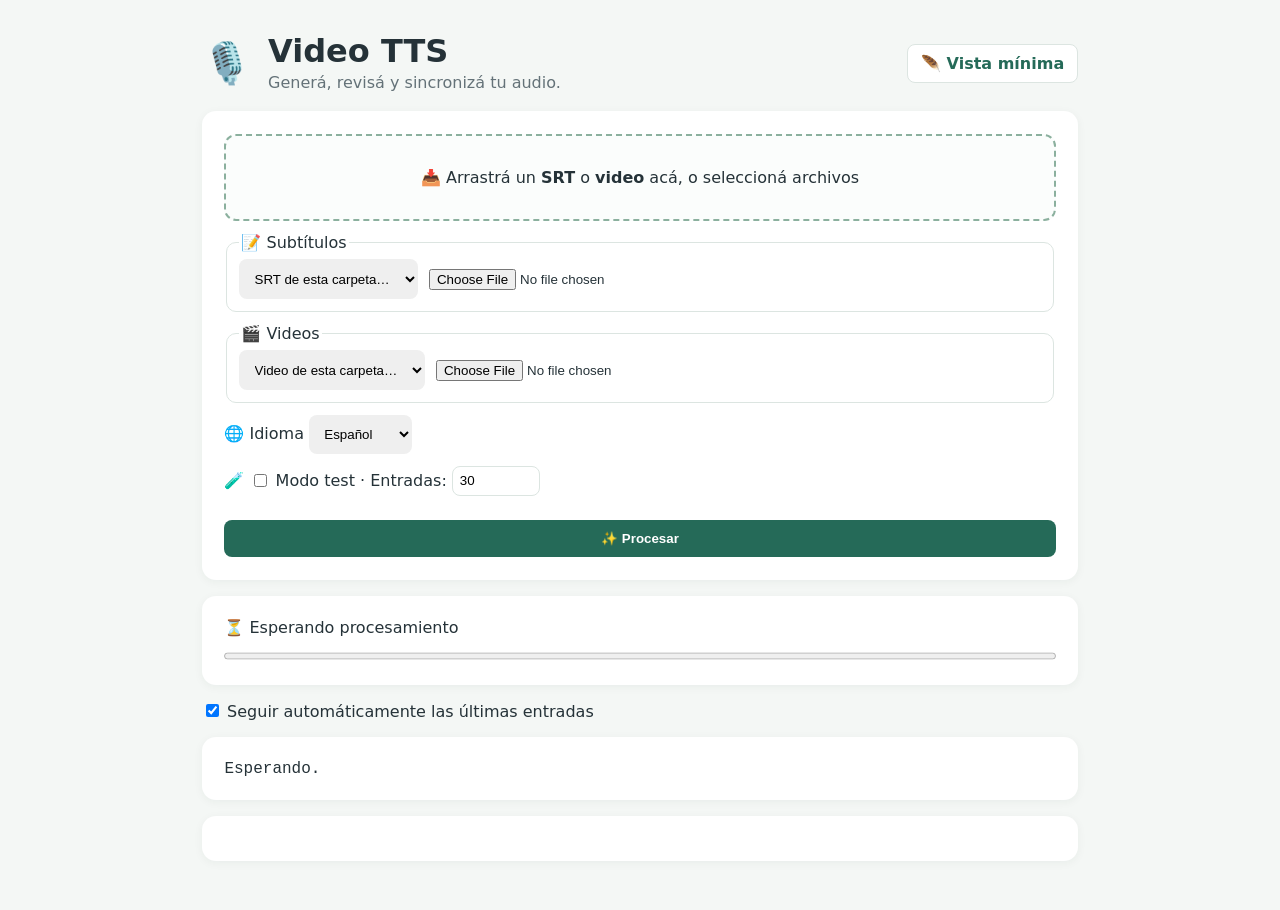
==== web/index.html @ 5c5259de "feat: add configurable TTS processing options" ====
<!doctype html>
<html lang="es">
<head>
  <meta charset="utf-8">
  <meta name="viewport" content="width=device-width,initial-scale=1">
  <title>Video TTS</title>
  <link rel="stylesheet" href="/web/styles.css">
</head>
<body>
  <main>
    <header class="app-header"><span class="app-icon">🎙️</span><div><h1>Video TTS</h1><p>Generá, revisá y sincronizá tu audio.</p></div><a id="minimalMode" class="mode-link" href="/minimal">🪶 Vista mínima</a></header>
    <form id="f">
      <div id="drop">📥 Arrastrá un <strong>SRT</strong> o <strong>video</strong> acá, o seleccioná archivos</div>
      <fieldset><legend>📝 Subtítulos</legend><select id="localSrt"><option value="">SRT de esta carpeta…</option></select><input id="srtFile" name="srt" type="file" accept=".srt"></fieldset>
      <fieldset><legend>🎬 Videos</legend><select id="localVideo"><option value="">Video de esta carpeta…</option></select><input id="videoFile" name="video" type="file" accept="video/*"></fieldset>
      <label>🌐 Idioma <select name="lang"><option value="es">Español</option><option value="en">English</option><option value="de">Deutsch</option><option value="fr">Français</option><option value="it">Italiano</option><option value="pt">Português</option></select></label>
      <label class="test-option">🧪 <input name="test" type="checkbox"> Modo test · Entradas: <input name="test_count" type="number" min="1" step="1" value="30" aria-label="Cantidad de entradas para el modo test"></label>
      <div id="options"></div>
      <button>✨ Procesar</button>
    </form>
    <section class="progress-panel" aria-live="polite"><label id="progressLabel" for="progress">⏳ Esperando procesamiento</label><progress id="progress" max="1" value="0"></progress></section>
    <label><input id="autoScroll" type="checkbox" checked> Seguir automáticamente las últimas entradas</label>
    <pre id="o">Esperando.</pre>
    <div id="results"></div>
  </main>
  <script src="/web/app.js"></script>
</body>
</html>
---- web/styles.css ----
:root{color-scheme:light;--ink:#253238;--muted:#647278;--brand:#256a58;--soft:#e7f1ed;--card:#fff;--line:#dce5e1;--offset:#8d4d19}*{box-sizing:border-box}body{max-width:940px;margin:auto;padding:2rem;font:16px system-ui,sans-serif;background:#f4f7f5;color:var(--ink)}.app-header{display:flex;align-items:center;gap:1rem}.app-header h1{margin:0}.app-header p{margin:.2rem 0;color:var(--muted)}.app-icon{font-size:2.5rem}form,pre,#results,.progress-panel{display:grid;gap:12px;background:var(--card);padding:1.4rem;border-radius:14px;margin:1rem 0;box-shadow:0 2px 10px #18382b0d}fieldset{border:1px solid var(--line);border-radius:10px}input,button,select{padding:.7rem;border-radius:8px;border:0}button{background:var(--brand);color:#fff;font-weight:700;cursor:pointer}#drop{border:2px dashed #8bb09e;padding:2rem;text-align:center;border-radius:12px;background:#fbfdfc}pre{white-space:pre-wrap;max-height:360px;overflow:auto}#progress{width:100%;height:14px;accent-color:var(--brand)}.results-panel ul{padding:0;margin:0;list-style:none}.result-file{display:flex;align-items:center;gap:.7rem;padding:.75rem 0;border-bottom:1px solid var(--line)}.file-name{margin-right:auto;overflow-wrap:anywhere;font-weight:650}.results-panel a{color:var(--brand);font-weight:650}.result-help{margin:0;color:var(--muted)}.viewer{display:grid;gap:.8rem;margin-top:1.4rem;padding-top:1rem;border-top:1px solid var(--line)}.viewer h2,.viewer h3{margin:0}.viewer audio,.viewer video{width:100%;max-height:480px;background:#16221d;border-radius:10px}.cue-list{max-height:360px;overflow:auto;margin:0;padding:0;list-style:none;border:1px solid var(--line);border-radius:10px}.cue{display:grid;grid-template-columns:max-content max-content 1fr;gap:.6rem;align-items:start;padding:.7rem .85rem;cursor:pointer;border-bottom:1px solid var(--line)}.cue:last-child{border-bottom:0}.cue:hover,.cue.active{background:var(--soft)}.cue.active{box-shadow:inset 4px 0 var(--brand);font-weight:650}.cue:focus-visible{outline:3px solid #86c4ad;outline-offset:-3px}.cue-time{color:var(--brand);font:600 .8rem ui-monospace,SFMono-Regular,monospace;white-space:nowrap}.cue-offset{background:#fff1e4;color:var(--offset);border-radius:99px;padding:.1rem .45rem;font:700 .75rem ui-monospace,SFMono-Regular,monospace;white-space:nowrap}.cue-text{line-height:1.4}@media(max-width:620px){body{padding:1rem}.result-file{flex-wrap:wrap}.file-name{width:100%;margin-right:0}.cue{grid-template-columns:1fr}.cue-time,.cue-offset{width:max-content}}

/* Cada opción devuelta por /options ocupa su propia fila. */
#options{display:grid;grid-template-columns:1fr;gap:.55rem}
#options>label{display:flex;align-items:center;flex-wrap:wrap;gap:.35rem;padding:.55rem .7rem;border:1px solid var(--line);border-radius:8px;background:#fbfdfc}
#options input[type="checkbox"]{margin:0;padding:0}
#options input[type="number"]{width:5.5rem;padding:.4rem;border:1px solid var(--line)}

.mode-link{margin-left:auto;padding:.55rem .8rem;border:1px solid var(--line);border-radius:8px;color:var(--brand);font-weight:700;text-decoration:none;background:#fff}
body.minimal{max-width:680px;padding-top:1rem}body.minimal .app-header p,body.minimal #drop,body.minimal #options,body.minimal #autoScroll,body.minimal #o{display:none}body.minimal form{gap:.65rem;padding:1rem}body.minimal .progress-panel{padding:1rem}body.minimal .app-icon{font-size:1.8rem}
.test-option{display:flex;align-items:center;flex-wrap:wrap;gap:.35rem}.test-option input[type="number"]{width:5.5rem;padding:.4rem;border:1px solid var(--line)}
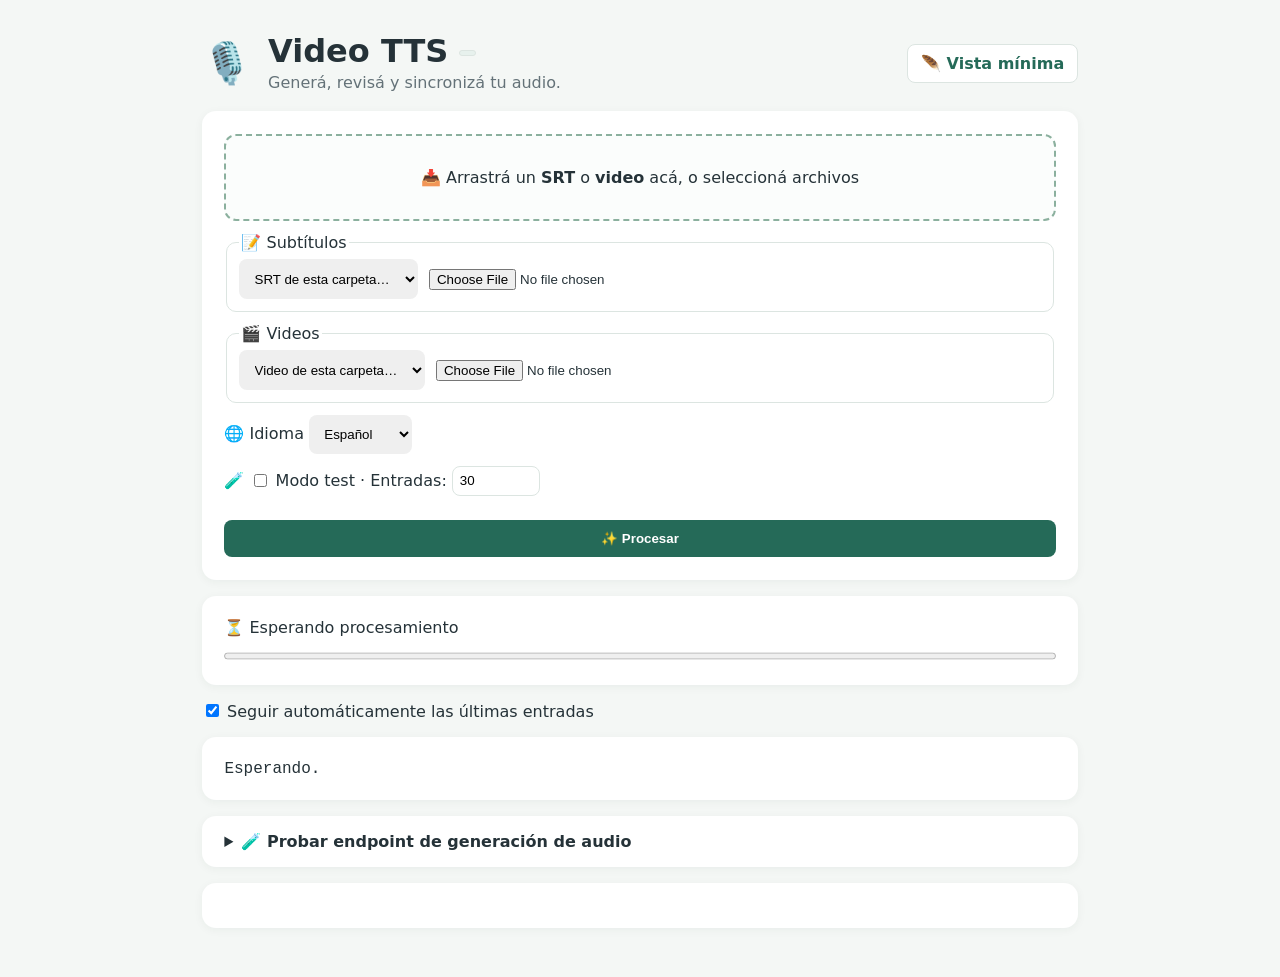
==== commit f55a60ee: "feat: add audio generation API and version info" ====
--- a/web/index.html
+++ b/web/index.html
@@ -8,7 +8,7 @@
 </head>
 <body>
   <main>
-    <header class="app-header"><span class="app-icon">🎙️</span><div><h1>Video TTS</h1><p>Generá, revisá y sincronizá tu audio.</p></div><a id="minimalMode" class="mode-link" href="/minimal">🪶 Vista mínima</a></header>
+    <header class="app-header"><span class="app-icon">🎙️</span><div><h1>Video TTS <span id="appVersion" class="version-badge" aria-label="Versión del programa"></span></h1><p>Generá, revisá y sincronizá tu audio.</p></div><a id="minimalMode" class="mode-link" href="/minimal">🪶 Vista mínima</a></header>
     <form id="f">
       <div id="drop">📥 Arrastrá un <strong>SRT</strong> o <strong>video</strong> acá, o seleccioná archivos</div>
       <fieldset><legend>📝 Subtítulos</legend><select id="localSrt"><option value="">SRT de esta carpeta…</option></select><input id="srtFile" name="srt" type="file" accept=".srt"></fieldset>
@@ -21,6 +21,22 @@
     <section class="progress-panel" aria-live="polite"><label id="progressLabel" for="progress">⏳ Esperando procesamiento</label><progress id="progress" max="1" value="0"></progress></section>
     <label><input id="autoScroll" type="checkbox" checked> Seguir automáticamente las últimas entradas</label>
     <pre id="o">Esperando.</pre>
+    <details id="apiTest" class="api-test">
+      <summary>🧪 Probar endpoint de generación de audio</summary>
+      <form id="apiTestForm">
+        <label>URL del endpoint <input id="apiEndpoint" type="url"></label>
+        <label>Texto o SRT <textarea id="apiText" rows="5" placeholder="Escribí texto plano o pegá contenido SRT"></textarea></label>
+        <label>Archivo SRT <input id="apiSrtFile" type="file" accept=".srt"></label>
+        <label><input id="apiTextIsSrt" type="checkbox"> El texto está en formato SRT</label>
+        <label>Idioma <select id="apiLang"><option value="es">Español</option><option value="en">English</option><option value="de">Deutsch</option><option value="fr">Français</option><option value="it">Italiano</option><option value="pt">Português</option></select></label>
+        <label>Rate <input id="apiRate" type="number" min="80" max="400" value="180"> ppm</label>
+        <label><input id="apiFixedRate" type="checkbox"> Rate fijo</label>
+        <label>Duración objetivo (s) <input id="apiDuration" type="number" min="0.1" step="0.1" placeholder="Opcional"></label>
+        <label>Pausa entre líneas (ms) <input id="apiPause" type="number" min="0" step="100" value="1000"></label>
+        <button>Generar audio de prueba</button>
+      </form>
+      <div id="apiResult" aria-live="polite"></div>
+    </details>
     <div id="results"></div>
   </main>
   <script src="/web/app.js"></script>
--- a/web/styles.css
+++ b/web/styles.css
@@ -1,4 +1,6 @@
 :root{color-scheme:light;--ink:#253238;--muted:#647278;--brand:#256a58;--soft:#e7f1ed;--card:#fff;--line:#dce5e1;--offset:#8d4d19}*{box-sizing:border-box}body{max-width:940px;margin:auto;padding:2rem;font:16px system-ui,sans-serif;background:#f4f7f5;color:var(--ink)}.app-header{display:flex;align-items:center;gap:1rem}.app-header h1{margin:0}.app-header p{margin:.2rem 0;color:var(--muted)}.app-icon{font-size:2.5rem}form,pre,#results,.progress-panel{display:grid;gap:12px;background:var(--card);padding:1.4rem;border-radius:14px;margin:1rem 0;box-shadow:0 2px 10px #18382b0d}fieldset{border:1px solid var(--line);border-radius:10px}input,button,select{padding:.7rem;border-radius:8px;border:0}button{background:var(--brand);color:#fff;font-weight:700;cursor:pointer}#drop{border:2px dashed #8bb09e;padding:2rem;text-align:center;border-radius:12px;background:#fbfdfc}pre{white-space:pre-wrap;max-height:360px;overflow:auto}#progress{width:100%;height:14px;accent-color:var(--brand)}.results-panel ul{padding:0;margin:0;list-style:none}.result-file{display:flex;align-items:center;gap:.7rem;padding:.75rem 0;border-bottom:1px solid var(--line)}.file-name{margin-right:auto;overflow-wrap:anywhere;font-weight:650}.results-panel a{color:var(--brand);font-weight:650}.result-help{margin:0;color:var(--muted)}.viewer{display:grid;gap:.8rem;margin-top:1.4rem;padding-top:1rem;border-top:1px solid var(--line)}.viewer h2,.viewer h3{margin:0}.viewer audio,.viewer video{width:100%;max-height:480px;background:#16221d;border-radius:10px}.cue-list{max-height:360px;overflow:auto;margin:0;padding:0;list-style:none;border:1px solid var(--line);border-radius:10px}.cue{display:grid;grid-template-columns:max-content max-content 1fr;gap:.6rem;align-items:start;padding:.7rem .85rem;cursor:pointer;border-bottom:1px solid var(--line)}.cue:last-child{border-bottom:0}.cue:hover,.cue.active{background:var(--soft)}.cue.active{box-shadow:inset 4px 0 var(--brand);font-weight:650}.cue:focus-visible{outline:3px solid #86c4ad;outline-offset:-3px}.cue-time{color:var(--brand);font:600 .8rem ui-monospace,SFMono-Regular,monospace;white-space:nowrap}.cue-offset{background:#fff1e4;color:var(--offset);border-radius:99px;padding:.1rem .45rem;font:700 .75rem ui-monospace,SFMono-Regular,monospace;white-space:nowrap}.cue-text{line-height:1.4}@media(max-width:620px){body{padding:1rem}.result-file{flex-wrap:wrap}.file-name{width:100%;margin-right:0}.cue{grid-template-columns:1fr}.cue-time,.cue-offset{width:max-content}}
+
+.version-badge{display:inline-block;vertical-align:middle;padding:.15rem .45rem;border:1px solid var(--line);border-radius:999px;color:var(--brand);background:var(--soft);font:700 .72rem system-ui,sans-serif}
 
 /* Cada opción devuelta por /options ocupa su propia fila. */
 #options{display:grid;grid-template-columns:1fr;gap:.55rem}
@@ -9,3 +11,5 @@
 .mode-link{margin-left:auto;padding:.55rem .8rem;border:1px solid var(--line);border-radius:8px;color:var(--brand);font-weight:700;text-decoration:none;background:#fff}
 body.minimal{max-width:680px;padding-top:1rem}body.minimal .app-header p,body.minimal #drop,body.minimal #options,body.minimal #autoScroll,body.minimal #o{display:none}body.minimal form{gap:.65rem;padding:1rem}body.minimal .progress-panel{padding:1rem}body.minimal .app-icon{font-size:1.8rem}
 .test-option{display:flex;align-items:center;flex-wrap:wrap;gap:.35rem}.test-option input[type="number"]{width:5.5rem;padding:.4rem;border:1px solid var(--line)}
+
+.api-test{margin:1rem 0;padding:1rem 1.4rem;background:var(--card);border-radius:14px;box-shadow:0 2px 10px #18382b0d}.api-test summary{cursor:pointer;font-weight:700}.api-test form{margin:1rem 0;padding:0;box-shadow:none}.api-test textarea{width:100%;min-height:7rem;padding:.7rem;border:1px solid var(--line);border-radius:8px}.api-test label{display:grid;gap:.35rem}.api-test input,.api-test select{border:1px solid var(--line)}#apiResult{display:grid;gap:.7rem}.minimal .api-test{display:none}
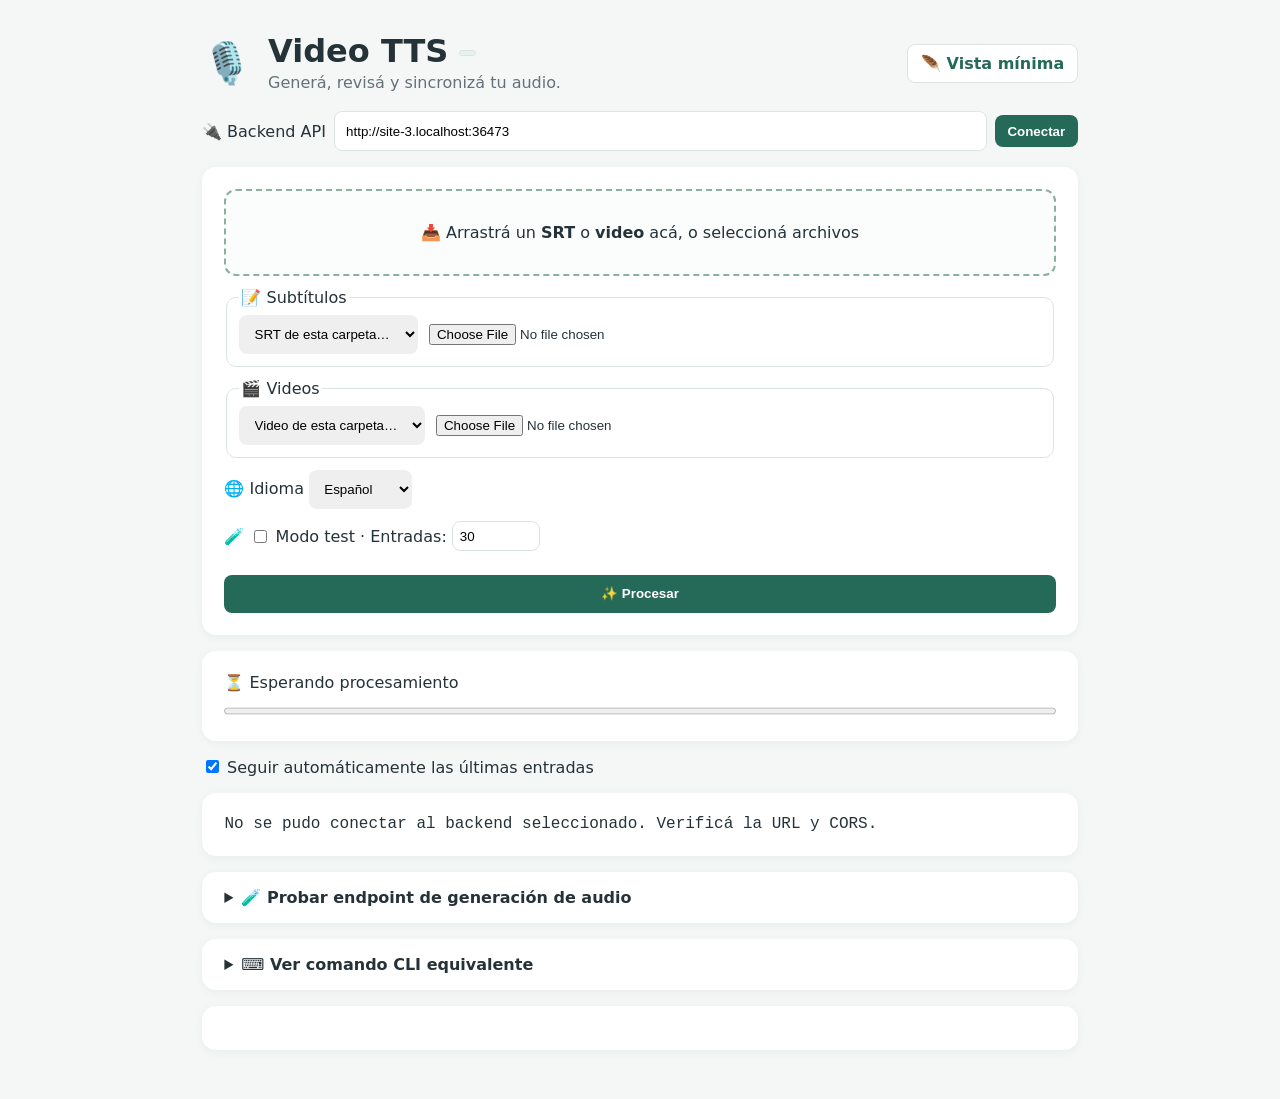
==== commit 676ee53e: "feat: enhance advanced and minimal web controls" ====
--- a/web/index.html
+++ b/web/index.html
@@ -9,6 +9,7 @@
 <body>
   <main>
     <header class="app-header"><span class="app-icon">🎙️</span><div><h1>Video TTS <span id="appVersion" class="version-badge" aria-label="Versión del programa"></span></h1><p>Generá, revisá y sincronizá tu audio.</p></div><a id="minimalMode" class="mode-link" href="/minimal">🪶 Vista mínima</a></header>
+    <label class="backend-selector">🔌 Backend API <input id="backendBase" type="url" aria-label="URL base del backend API"><button id="reloadBackend" type="button">Conectar</button></label>
     <form id="f">
       <div id="drop">📥 Arrastrá un <strong>SRT</strong> o <strong>video</strong> acá, o seleccioná archivos</div>
       <fieldset><legend>📝 Subtítulos</legend><select id="localSrt"><option value="">SRT de esta carpeta…</option></select><input id="srtFile" name="srt" type="file" accept=".srt"></fieldset>
@@ -29,6 +30,8 @@
         <label>Archivo SRT <input id="apiSrtFile" type="file" accept=".srt"></label>
         <label><input id="apiTextIsSrt" type="checkbox"> El texto está en formato SRT</label>
         <label>Idioma <select id="apiLang"><option value="es">Español</option><option value="en">English</option><option value="de">Deutsch</option><option value="fr">Français</option><option value="it">Italiano</option><option value="pt">Português</option></select></label>
+        <label>TTS <select id="apiTts" disabled><option>Cargando TTS instalados…</option></select></label>
+        <label>Voz instalada <select id="apiVoice" disabled><option>Elegí un TTS e idioma</option></select></label>
         <label>Rate <input id="apiRate" type="number" min="80" max="400" value="180"> ppm</label>
         <label><input id="apiFixedRate" type="checkbox"> Rate fijo</label>
         <label>Duración objetivo (s) <input id="apiDuration" type="number" min="0.1" step="0.1" placeholder="Opcional"></label>
@@ -37,6 +40,12 @@
       </form>
       <div id="apiResult" aria-live="polite"></div>
     </details>
+    <details id="cliPreview" class="api-test">
+      <summary>⌨️ Ver comando CLI equivalente</summary>
+      <p>Usa las opciones seleccionadas arriba. Los archivos subidos deben existir en la carpeta desde donde ejecutes el comando.</p>
+      <pre><code id="cliCommand"></code></pre>
+      <button id="copyCliCommand" type="button">Copiar comando</button>
+    </details>
     <div id="results"></div>
   </main>
   <script src="/web/app.js"></script>
--- a/web/styles.css
+++ b/web/styles.css
@@ -1,6 +1,7 @@
 :root{color-scheme:light;--ink:#253238;--muted:#647278;--brand:#256a58;--soft:#e7f1ed;--card:#fff;--line:#dce5e1;--offset:#8d4d19}*{box-sizing:border-box}body{max-width:940px;margin:auto;padding:2rem;font:16px system-ui,sans-serif;background:#f4f7f5;color:var(--ink)}.app-header{display:flex;align-items:center;gap:1rem}.app-header h1{margin:0}.app-header p{margin:.2rem 0;color:var(--muted)}.app-icon{font-size:2.5rem}form,pre,#results,.progress-panel{display:grid;gap:12px;background:var(--card);padding:1.4rem;border-radius:14px;margin:1rem 0;box-shadow:0 2px 10px #18382b0d}fieldset{border:1px solid var(--line);border-radius:10px}input,button,select{padding:.7rem;border-radius:8px;border:0}button{background:var(--brand);color:#fff;font-weight:700;cursor:pointer}#drop{border:2px dashed #8bb09e;padding:2rem;text-align:center;border-radius:12px;background:#fbfdfc}pre{white-space:pre-wrap;max-height:360px;overflow:auto}#progress{width:100%;height:14px;accent-color:var(--brand)}.results-panel ul{padding:0;margin:0;list-style:none}.result-file{display:flex;align-items:center;gap:.7rem;padding:.75rem 0;border-bottom:1px solid var(--line)}.file-name{margin-right:auto;overflow-wrap:anywhere;font-weight:650}.results-panel a{color:var(--brand);font-weight:650}.result-help{margin:0;color:var(--muted)}.viewer{display:grid;gap:.8rem;margin-top:1.4rem;padding-top:1rem;border-top:1px solid var(--line)}.viewer h2,.viewer h3{margin:0}.viewer audio,.viewer video{width:100%;max-height:480px;background:#16221d;border-radius:10px}.cue-list{max-height:360px;overflow:auto;margin:0;padding:0;list-style:none;border:1px solid var(--line);border-radius:10px}.cue{display:grid;grid-template-columns:max-content max-content 1fr;gap:.6rem;align-items:start;padding:.7rem .85rem;cursor:pointer;border-bottom:1px solid var(--line)}.cue:last-child{border-bottom:0}.cue:hover,.cue.active{background:var(--soft)}.cue.active{box-shadow:inset 4px 0 var(--brand);font-weight:650}.cue:focus-visible{outline:3px solid #86c4ad;outline-offset:-3px}.cue-time{color:var(--brand);font:600 .8rem ui-monospace,SFMono-Regular,monospace;white-space:nowrap}.cue-offset{background:#fff1e4;color:var(--offset);border-radius:99px;padding:.1rem .45rem;font:700 .75rem ui-monospace,SFMono-Regular,monospace;white-space:nowrap}.cue-text{line-height:1.4}@media(max-width:620px){body{padding:1rem}.result-file{flex-wrap:wrap}.file-name{width:100%;margin-right:0}.cue{grid-template-columns:1fr}.cue-time,.cue-offset{width:max-content}}
 
 .version-badge{display:inline-block;vertical-align:middle;padding:.15rem .45rem;border:1px solid var(--line);border-radius:999px;color:var(--brand);background:var(--soft);font:700 .72rem system-ui,sans-serif}
+.backend-selector{display:flex;align-items:center;gap:.5rem;flex-wrap:wrap;margin:1rem 0}.backend-selector input{flex:1;min-width:15rem;border:1px solid var(--line)}.backend-selector button{padding:.55rem .8rem}
 
 /* Cada opción devuelta por /options ocupa su propia fila. */
 #options{display:grid;grid-template-columns:1fr;gap:.55rem}
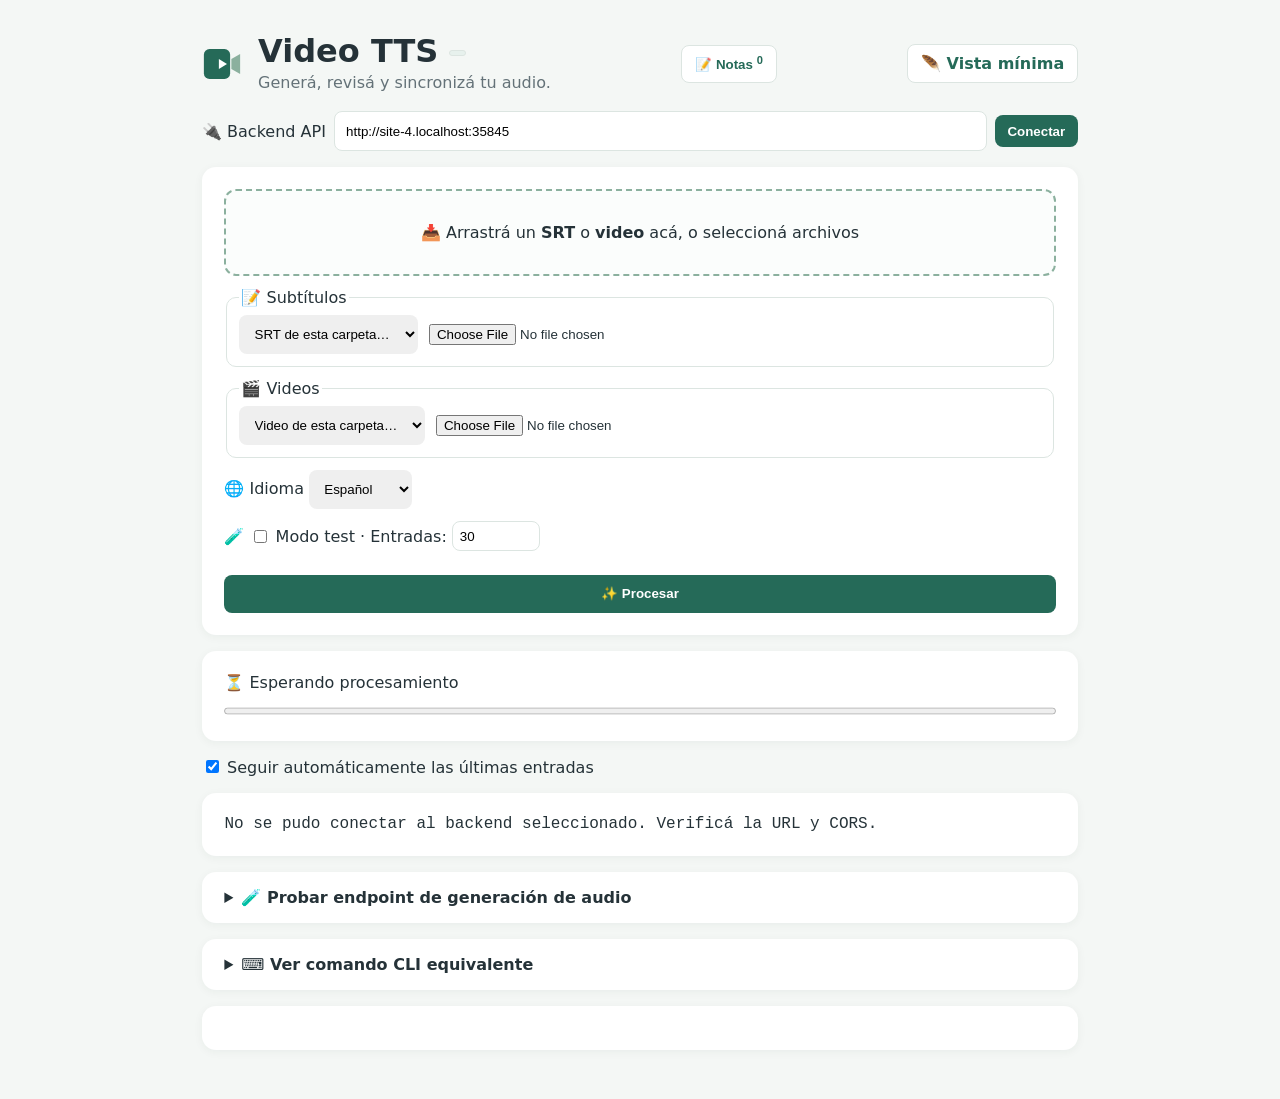
==== commit dbaae27a: "feat: add notes cleanup and progress indicators" ====
--- a/web/index.html
+++ b/web/index.html
@@ -4,11 +4,13 @@
   <meta charset="utf-8">
   <meta name="viewport" content="width=device-width,initial-scale=1">
   <title>Video TTS</title>
+  <link id="favicon" rel="icon" type="image/svg+xml" href="/web/favicon.svg">
   <link rel="stylesheet" href="/web/styles.css">
 </head>
 <body>
   <main>
-    <header class="app-header"><span class="app-icon">🎙️</span><div><h1>Video TTS <span id="appVersion" class="version-badge" aria-label="Versión del programa"></span></h1><p>Generá, revisá y sincronizá tu audio.</p></div><a id="minimalMode" class="mode-link" href="/minimal">🪶 Vista mínima</a></header>
+    <header class="app-header"><img class="app-icon" src="/web/favicon.svg" alt="Video TTS"><div><h1>Video TTS <span id="appVersion" class="version-badge" aria-label="Versión del programa"></span></h1><p>Generá, revisá y sincronizá tu audio.</p></div><button id="notesButton" class="mode-link" type="button">📝 Notas <sup id="notesCount">0</sup></button><a id="minimalMode" class="mode-link" href="/minimal">🪶 Vista mínima</a></header>
+    <dialog id="notesDialog" class="notes-dialog"><section><header><h2>📝 Notas</h2><button id="closeNotes" type="button" aria-label="Cerrar notas">×</button></header><textarea id="notesEditor" rows="14" placeholder="Escribí tus notas…"></textarea><small id="notesStatus"></small><footer><button id="addTaskNote" type="button">+ - [ ]</button><button id="saveNotes" type="button">Guardar y sincronizar</button></footer></section></dialog>
     <label class="backend-selector">🔌 Backend API <input id="backendBase" type="url" aria-label="URL base del backend API"><button id="reloadBackend" type="button">Conectar</button></label>
     <form id="f">
       <div id="drop">📥 Arrastrá un <strong>SRT</strong> o <strong>video</strong> acá, o seleccioná archivos</div>
--- a/web/styles.css
+++ b/web/styles.css
@@ -1,6 +1,9 @@
-:root{color-scheme:light;--ink:#253238;--muted:#647278;--brand:#256a58;--soft:#e7f1ed;--card:#fff;--line:#dce5e1;--offset:#8d4d19}*{box-sizing:border-box}body{max-width:940px;margin:auto;padding:2rem;font:16px system-ui,sans-serif;background:#f4f7f5;color:var(--ink)}.app-header{display:flex;align-items:center;gap:1rem}.app-header h1{margin:0}.app-header p{margin:.2rem 0;color:var(--muted)}.app-icon{font-size:2.5rem}form,pre,#results,.progress-panel{display:grid;gap:12px;background:var(--card);padding:1.4rem;border-radius:14px;margin:1rem 0;box-shadow:0 2px 10px #18382b0d}fieldset{border:1px solid var(--line);border-radius:10px}input,button,select{padding:.7rem;border-radius:8px;border:0}button{background:var(--brand);color:#fff;font-weight:700;cursor:pointer}#drop{border:2px dashed #8bb09e;padding:2rem;text-align:center;border-radius:12px;background:#fbfdfc}pre{white-space:pre-wrap;max-height:360px;overflow:auto}#progress{width:100%;height:14px;accent-color:var(--brand)}.results-panel ul{padding:0;margin:0;list-style:none}.result-file{display:flex;align-items:center;gap:.7rem;padding:.75rem 0;border-bottom:1px solid var(--line)}.file-name{margin-right:auto;overflow-wrap:anywhere;font-weight:650}.results-panel a{color:var(--brand);font-weight:650}.result-help{margin:0;color:var(--muted)}.viewer{display:grid;gap:.8rem;margin-top:1.4rem;padding-top:1rem;border-top:1px solid var(--line)}.viewer h2,.viewer h3{margin:0}.viewer audio,.viewer video{width:100%;max-height:480px;background:#16221d;border-radius:10px}.cue-list{max-height:360px;overflow:auto;margin:0;padding:0;list-style:none;border:1px solid var(--line);border-radius:10px}.cue{display:grid;grid-template-columns:max-content max-content 1fr;gap:.6rem;align-items:start;padding:.7rem .85rem;cursor:pointer;border-bottom:1px solid var(--line)}.cue:last-child{border-bottom:0}.cue:hover,.cue.active{background:var(--soft)}.cue.active{box-shadow:inset 4px 0 var(--brand);font-weight:650}.cue:focus-visible{outline:3px solid #86c4ad;outline-offset:-3px}.cue-time{color:var(--brand);font:600 .8rem ui-monospace,SFMono-Regular,monospace;white-space:nowrap}.cue-offset{background:#fff1e4;color:var(--offset);border-radius:99px;padding:.1rem .45rem;font:700 .75rem ui-monospace,SFMono-Regular,monospace;white-space:nowrap}.cue-text{line-height:1.4}@media(max-width:620px){body{padding:1rem}.result-file{flex-wrap:wrap}.file-name{width:100%;margin-right:0}.cue{grid-template-columns:1fr}.cue-time,.cue-offset{width:max-content}}
+:root{color-scheme:light;--ink:#253238;--muted:#647278;--brand:#256a58;--soft:#e7f1ed;--card:#fff;--line:#dce5e1;--offset:#8d4d19}*{box-sizing:border-box}body{max-width:940px;margin:auto;padding:2rem;font:16px system-ui,sans-serif;background:#f4f7f5;color:var(--ink)}.app-header{display:flex;align-items:center;gap:1rem}.app-header h1{margin:0}.app-header p{margin:.2rem 0;color:var(--muted)}.app-icon{width:2.5rem;height:2.5rem;flex:none}form,pre,#results,.progress-panel{display:grid;gap:12px;background:var(--card);padding:1.4rem;border-radius:14px;margin:1rem 0;box-shadow:0 2px 10px #18382b0d}fieldset{border:1px solid var(--line);border-radius:10px}input,button,select{padding:.7rem;border-radius:8px;border:0}button{background:var(--brand);color:#fff;font-weight:700;cursor:pointer}#drop{border:2px dashed #8bb09e;padding:2rem;text-align:center;border-radius:12px;background:#fbfdfc}pre{white-space:pre-wrap;max-height:360px;overflow:auto}#progress{width:100%;height:14px;accent-color:var(--brand)}.results-panel ul{padding:0;margin:0;list-style:none}.result-file{display:flex;align-items:center;gap:.7rem;padding:.75rem 0;border-bottom:1px solid var(--line)}.file-name{margin-right:auto;overflow-wrap:anywhere;font-weight:650}.results-panel a{color:var(--brand);font-weight:650}.result-help{margin:0;color:var(--muted)}.viewer{display:grid;gap:.8rem;margin-top:1.4rem;padding-top:1rem;border-top:1px solid var(--line)}.viewer h2,.viewer h3{margin:0}.viewer audio,.viewer video{width:100%;max-height:480px;background:#16221d;border-radius:10px}.cue-list{max-height:360px;overflow:auto;margin:0;padding:0;list-style:none;border:1px solid var(--line);border-radius:10px}.cue{display:grid;grid-template-columns:max-content max-content 1fr;gap:.6rem;align-items:start;padding:.7rem .85rem;cursor:pointer;border-bottom:1px solid var(--line)}.cue:last-child{border-bottom:0}.cue:hover,.cue.active{background:var(--soft)}.cue.active{box-shadow:inset 4px 0 var(--brand);font-weight:650}.cue:focus-visible{outline:3px solid #86c4ad;outline-offset:-3px}.cue-time{color:var(--brand);font:600 .8rem ui-monospace,SFMono-Regular,monospace;white-space:nowrap}.cue-offset{background:#fff1e4;color:var(--offset);border-radius:99px;padding:.1rem .45rem;font:700 .75rem ui-monospace,SFMono-Regular,monospace;white-space:nowrap}.cue-text{line-height:1.4}@media(max-width:620px){body{padding:1rem}.result-file{flex-wrap:wrap}.file-name{width:100%;margin-right:0}.cue{grid-template-columns:1fr}.cue-time,.cue-offset{width:max-content}}
 
 .version-badge{display:inline-block;vertical-align:middle;padding:.15rem .45rem;border:1px solid var(--line);border-radius:999px;color:var(--brand);background:var(--soft);font:700 .72rem system-ui,sans-serif}
+.result-action{display:inline-grid;place-items:center;min-width:2.2rem;min-height:2.2rem;padding:.35rem;border:1px solid var(--line);border-radius:8px;background:#fff;text-decoration:none}.delete-action{background:#fff4f2;color:#a33}
+.bulk-actions{display:flex;align-items:center;gap:.55rem;flex-wrap:wrap}.bulk-actions button{padding:.5rem .7rem}.bulk-actions button:disabled{opacity:.5;cursor:not-allowed}
+.notes-dialog{width:min(680px,calc(100% - 2rem));border:0;border-radius:14px;padding:0;box-shadow:0 15px 50px #0004}.notes-dialog::backdrop{background:#16221d99}.notes-dialog section{display:grid;gap:1rem;padding:1.3rem}.notes-dialog header,.notes-dialog footer{display:flex;align-items:center;gap:.7rem}.notes-dialog h2{margin:0;margin-right:auto}.notes-dialog textarea{width:100%;resize:vertical;padding:.8rem;border:1px solid var(--line);border-radius:8px;font:inherit}.notes-dialog small{color:var(--muted)}.notes-dialog sup{background:var(--brand);color:#fff;border-radius:99px;padding:.1rem .35rem}
 .backend-selector{display:flex;align-items:center;gap:.5rem;flex-wrap:wrap;margin:1rem 0}.backend-selector input{flex:1;min-width:15rem;border:1px solid var(--line)}.backend-selector button{padding:.55rem .8rem}
 
 /* Cada opción devuelta por /options ocupa su propia fila. */
@@ -10,7 +13,7 @@
 #options input[type="number"]{width:5.5rem;padding:.4rem;border:1px solid var(--line)}
 
 .mode-link{margin-left:auto;padding:.55rem .8rem;border:1px solid var(--line);border-radius:8px;color:var(--brand);font-weight:700;text-decoration:none;background:#fff}
-body.minimal{max-width:680px;padding-top:1rem}body.minimal .app-header p,body.minimal #drop,body.minimal #options,body.minimal #autoScroll,body.minimal #o{display:none}body.minimal form{gap:.65rem;padding:1rem}body.minimal .progress-panel{padding:1rem}body.minimal .app-icon{font-size:1.8rem}
+body.minimal{max-width:680px;padding-top:1rem}body.minimal .app-header p,body.minimal #drop,body.minimal #options,body.minimal #autoScroll,body.minimal #o{display:none}body.minimal form{gap:.65rem;padding:1rem}body.minimal .progress-panel{padding:1rem}body.minimal .app-icon{width:1.8rem;height:1.8rem}
 .test-option{display:flex;align-items:center;flex-wrap:wrap;gap:.35rem}.test-option input[type="number"]{width:5.5rem;padding:.4rem;border:1px solid var(--line)}
 
 .api-test{margin:1rem 0;padding:1rem 1.4rem;background:var(--card);border-radius:14px;box-shadow:0 2px 10px #18382b0d}.api-test summary{cursor:pointer;font-weight:700}.api-test form{margin:1rem 0;padding:0;box-shadow:none}.api-test textarea{width:100%;min-height:7rem;padding:.7rem;border:1px solid var(--line);border-radius:8px}.api-test label{display:grid;gap:.35rem}.api-test input,.api-test select{border:1px solid var(--line)}#apiResult{display:grid;gap:.7rem}.minimal .api-test{display:none}
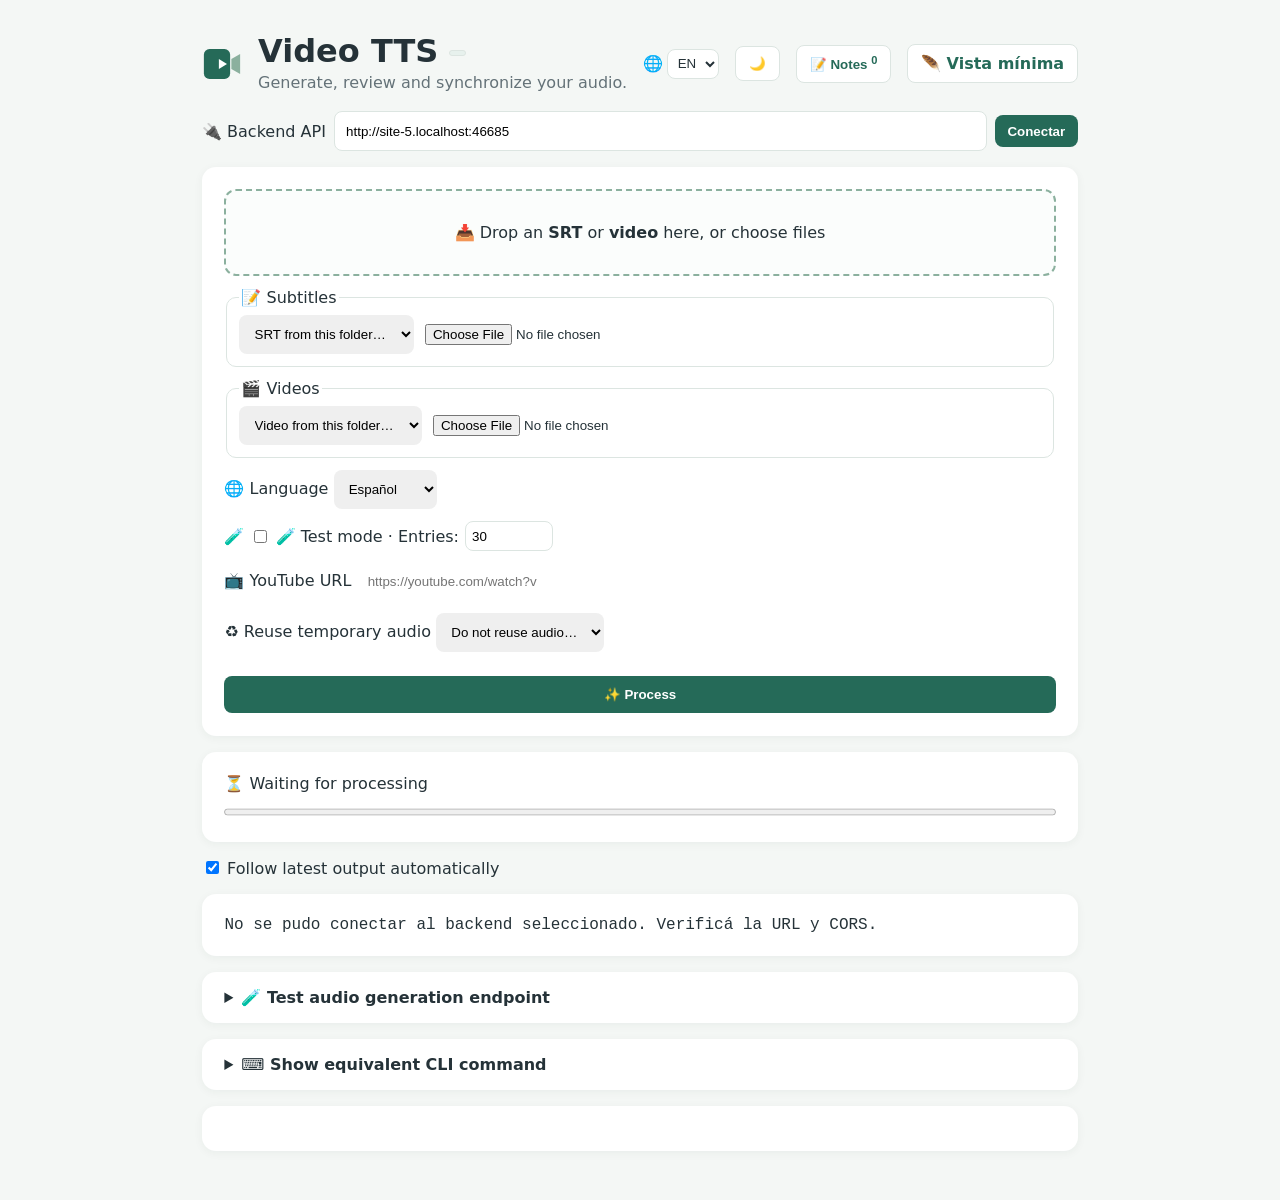
==== commit 93ec10f0: "feat: expand web processing controls" ====
--- a/web/index.html
+++ b/web/index.html
@@ -4,49 +4,51 @@
   <meta charset="utf-8">
   <meta name="viewport" content="width=device-width,initial-scale=1">
   <title>Video TTS</title>
-  <link id="favicon" rel="icon" type="image/svg+xml" href="/web/favicon.svg">
+  <link id="favicon" rel="icon" type="image/svg+xml" href="/favicon.svg">
   <link rel="stylesheet" href="/web/styles.css">
 </head>
 <body>
   <main>
-    <header class="app-header"><img class="app-icon" src="/web/favicon.svg" alt="Video TTS"><div><h1>Video TTS <span id="appVersion" class="version-badge" aria-label="Versión del programa"></span></h1><p>Generá, revisá y sincronizá tu audio.</p></div><button id="notesButton" class="mode-link" type="button">📝 Notas <sup id="notesCount">0</sup></button><a id="minimalMode" class="mode-link" href="/minimal">🪶 Vista mínima</a></header>
+    <header class="app-header"><img class="app-icon" src="/web/favicon.svg" alt="Video TTS"><div><h1>Video TTS <span id="appVersion" class="version-badge" aria-label="Versión del programa"></span></h1><p id="appTagline">Generate, review and synchronize your audio.</p></div><label class="toolbar-control">🌐 <select id="uiLanguage" aria-label="Interface language"><option value="en" selected>EN</option><option value="es">ES</option></select></label><button id="themeToggle" class="mode-link" type="button" aria-label="Toggle light or dark theme">🌙</button><button id="notesButton" class="mode-link" type="button">📝 Notes <sup id="notesCount">0</sup></button><a id="minimalMode" class="mode-link" href="/minimal">🪶 Vista mínima</a></header>
     <dialog id="notesDialog" class="notes-dialog"><section><header><h2>📝 Notas</h2><button id="closeNotes" type="button" aria-label="Cerrar notas">×</button></header><textarea id="notesEditor" rows="14" placeholder="Escribí tus notas…"></textarea><small id="notesStatus"></small><footer><button id="addTaskNote" type="button">+ - [ ]</button><button id="saveNotes" type="button">Guardar y sincronizar</button></footer></section></dialog>
     <label class="backend-selector">🔌 Backend API <input id="backendBase" type="url" aria-label="URL base del backend API"><button id="reloadBackend" type="button">Conectar</button></label>
     <form id="f">
-      <div id="drop">📥 Arrastrá un <strong>SRT</strong> o <strong>video</strong> acá, o seleccioná archivos</div>
-      <fieldset><legend>📝 Subtítulos</legend><select id="localSrt"><option value="">SRT de esta carpeta…</option></select><input id="srtFile" name="srt" type="file" accept=".srt"></fieldset>
-      <fieldset><legend>🎬 Videos</legend><select id="localVideo"><option value="">Video de esta carpeta…</option></select><input id="videoFile" name="video" type="file" accept="video/*"></fieldset>
-      <label>🌐 Idioma <select name="lang"><option value="es">Español</option><option value="en">English</option><option value="de">Deutsch</option><option value="fr">Français</option><option value="it">Italiano</option><option value="pt">Português</option></select></label>
-      <label class="test-option">🧪 <input name="test" type="checkbox"> Modo test · Entradas: <input name="test_count" type="number" min="1" step="1" value="30" aria-label="Cantidad de entradas para el modo test"></label>
+      <div id="drop">📥 Drop an <strong>SRT</strong> or <strong>video</strong> here, or choose files</div>
+      <fieldset><legend>📝 Subtitles</legend><select id="localSrt"><option value="">SRT from this folder…</option></select><input id="srtFile" name="srt" type="file" accept=".srt"></fieldset>
+      <fieldset><legend>🎬 Videos</legend><select id="localVideo"><option value="">Video from this folder…</option></select><input id="videoFile" name="video" type="file" accept="video/*"></fieldset>
+      <label>🌐 Language <select name="lang"><option value="es">Español</option><option value="en">English</option><option value="de">Deutsch</option><option value="fr">Français</option><option value="it">Italiano</option><option value="pt">Português</option></select></label>
+      <label class="test-option">🧪 <input name="test" type="checkbox"> Test mode · Entries: <input name="test_count" type="number" min="1" step="1" value="30" aria-label="Cantidad de entradas para el modo test"></label>
+      <label>📺 YouTube URL <input name="youtube" type="url" placeholder="https://youtube.com/watch?v=…"></label>
+      <label>♻️ Reuse temporary audio <select id="tempDirectory" name="continue_from"><option value="">Do not reuse audio…</option></select></label>
       <div id="options"></div>
-      <button>✨ Procesar</button>
+      <button>✨ Process</button>
     </form>
-    <section class="progress-panel" aria-live="polite"><label id="progressLabel" for="progress">⏳ Esperando procesamiento</label><progress id="progress" max="1" value="0"></progress></section>
-    <label><input id="autoScroll" type="checkbox" checked> Seguir automáticamente las últimas entradas</label>
-    <pre id="o">Esperando.</pre>
+    <section class="progress-panel" aria-live="polite"><label id="progressLabel" for="progress">⏳ Waiting for processing</label><progress id="progress" max="1" value="0"></progress></section>
+    <label><input id="autoScroll" type="checkbox" checked> Follow latest output automatically</label>
+    <pre id="o">Waiting.</pre>
     <details id="apiTest" class="api-test">
-      <summary>🧪 Probar endpoint de generación de audio</summary>
+      <summary>🧪 Test audio generation endpoint</summary>
       <form id="apiTestForm">
-        <label>URL del endpoint <input id="apiEndpoint" type="url"></label>
-        <label>Texto o SRT <textarea id="apiText" rows="5" placeholder="Escribí texto plano o pegá contenido SRT"></textarea></label>
-        <label>Archivo SRT <input id="apiSrtFile" type="file" accept=".srt"></label>
-        <label><input id="apiTextIsSrt" type="checkbox"> El texto está en formato SRT</label>
-        <label>Idioma <select id="apiLang"><option value="es">Español</option><option value="en">English</option><option value="de">Deutsch</option><option value="fr">Français</option><option value="it">Italiano</option><option value="pt">Português</option></select></label>
+        <label>Endpoint URL <input id="apiEndpoint" type="url"></label>
+        <label>Text or SRT <textarea id="apiText" rows="5" placeholder="Escribí texto plano o pegá contenido SRT"></textarea></label>
+        <label>SRT file <input id="apiSrtFile" type="file" accept=".srt"></label>
+        <label><input id="apiTextIsSrt" type="checkbox"> Text is in SRT format</label>
+        <label>Language <select id="apiLang"><option value="es">Español</option><option value="en">English</option><option value="de">Deutsch</option><option value="fr">Français</option><option value="it">Italiano</option><option value="pt">Português</option></select></label>
         <label>TTS <select id="apiTts" disabled><option>Cargando TTS instalados…</option></select></label>
-        <label>Voz instalada <select id="apiVoice" disabled><option>Elegí un TTS e idioma</option></select></label>
+        <label>Installed voice <select id="apiVoice" disabled><option>Elegí un TTS e idioma</option></select></label>
         <label>Rate <input id="apiRate" type="number" min="80" max="400" value="180"> ppm</label>
         <label><input id="apiFixedRate" type="checkbox"> Rate fijo</label>
-        <label>Duración objetivo (s) <input id="apiDuration" type="number" min="0.1" step="0.1" placeholder="Opcional"></label>
-        <label>Pausa entre líneas (ms) <input id="apiPause" type="number" min="0" step="100" value="1000"></label>
-        <button>Generar audio de prueba</button>
+        <label>Target duration (s) <input id="apiDuration" type="number" min="0.1" step="0.1" placeholder="Opcional"></label>
+        <label>Pause between lines (ms) <input id="apiPause" type="number" min="0" step="100" value="1000"></label>
+        <button>Generate test audio</button>
       </form>
       <div id="apiResult" aria-live="polite"></div>
     </details>
     <details id="cliPreview" class="api-test">
-      <summary>⌨️ Ver comando CLI equivalente</summary>
-      <p>Usa las opciones seleccionadas arriba. Los archivos subidos deben existir en la carpeta desde donde ejecutes el comando.</p>
+      <summary>⌨️ Show equivalent CLI command</summary>
+      <p>Uses the selected options. Uploaded files must exist in the directory where you run the command.</p>
       <pre><code id="cliCommand"></code></pre>
-      <button id="copyCliCommand" type="button">Copiar comando</button>
+      <button id="copyCliCommand" type="button">Copy command</button>
     </details>
     <div id="results"></div>
   </main>
--- a/web/styles.css
+++ b/web/styles.css
@@ -17,3 +17,4 @@
 .test-option{display:flex;align-items:center;flex-wrap:wrap;gap:.35rem}.test-option input[type="number"]{width:5.5rem;padding:.4rem;border:1px solid var(--line)}
 
 .api-test{margin:1rem 0;padding:1rem 1.4rem;background:var(--card);border-radius:14px;box-shadow:0 2px 10px #18382b0d}.api-test summary{cursor:pointer;font-weight:700}.api-test form{margin:1rem 0;padding:0;box-shadow:none}.api-test textarea{width:100%;min-height:7rem;padding:.7rem;border:1px solid var(--line);border-radius:8px}.api-test label{display:grid;gap:.35rem}.api-test input,.api-test select{border:1px solid var(--line)}#apiResult{display:grid;gap:.7rem}.minimal .api-test{display:none}
+:root[data-theme="dark"]{color-scheme:dark;--ink:#e7f1ed;--muted:#b4c4be;--brand:#68b99b;--soft:#203d34;--card:#17251f;--line:#3b554b;--offset:#ffc285} :root[data-theme="dark"] body{background:#101914}:root[data-theme="dark"] input,:root[data-theme="dark"] select{background:#203229;color:var(--ink)}.toolbar-control{margin-left:auto;display:flex;align-items:center;gap:.25rem}.toolbar-control select{padding:.35rem;background:var(--card);color:var(--ink);border:1px solid var(--line)}
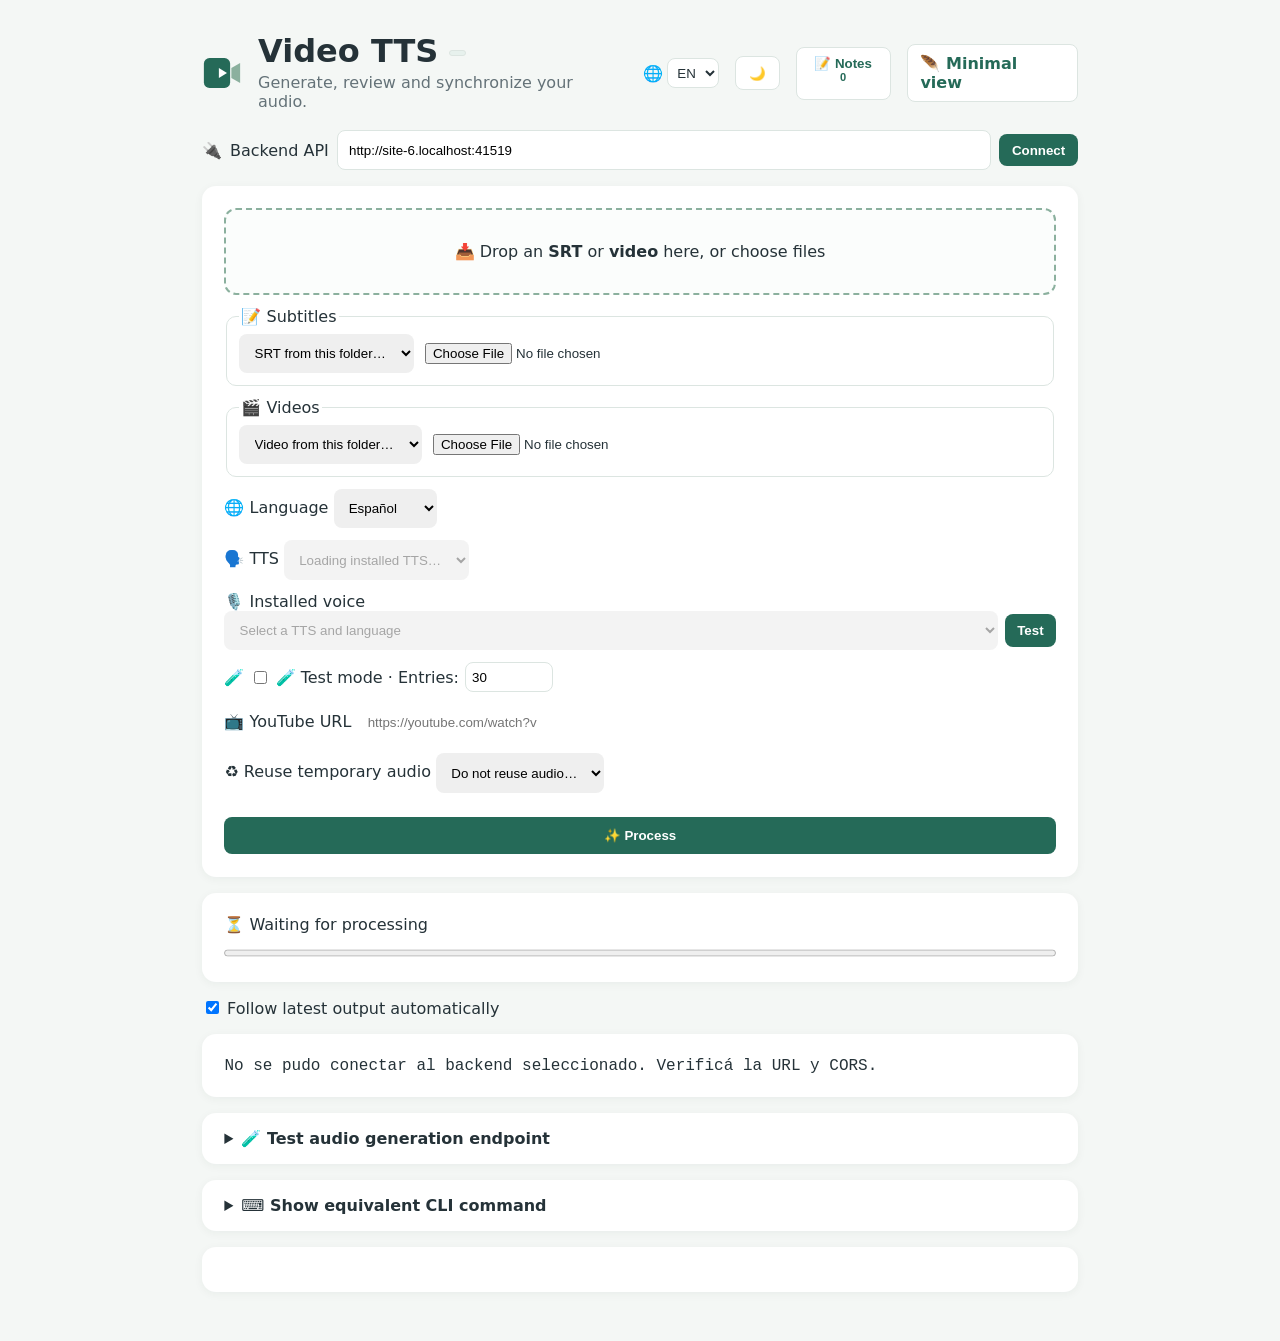
==== commit 0abc46ca: "fix: localize web UI and improve dark contrast" ====
--- a/web/index.html
+++ b/web/index.html
@@ -9,14 +9,16 @@
 </head>
 <body>
   <main>
-    <header class="app-header"><img class="app-icon" src="/web/favicon.svg" alt="Video TTS"><div><h1>Video TTS <span id="appVersion" class="version-badge" aria-label="Versión del programa"></span></h1><p id="appTagline">Generate, review and synchronize your audio.</p></div><label class="toolbar-control">🌐 <select id="uiLanguage" aria-label="Interface language"><option value="en" selected>EN</option><option value="es">ES</option></select></label><button id="themeToggle" class="mode-link" type="button" aria-label="Toggle light or dark theme">🌙</button><button id="notesButton" class="mode-link" type="button">📝 Notes <sup id="notesCount">0</sup></button><a id="minimalMode" class="mode-link" href="/minimal">🪶 Vista mínima</a></header>
+    <header class="app-header"><img class="app-icon" src="/web/favicon.svg" alt="Video TTS"><div><h1>Video TTS <span id="appVersion" class="version-badge" aria-label="Versión del programa"></span></h1><p id="appTagline">Generate, review and synchronize your audio.</p></div><label class="toolbar-control">🌐 <select id="uiLanguage" aria-label="Interface language"><option value="en" selected>EN</option><option value="es">ES</option></select></label><button id="themeToggle" class="mode-link" type="button" aria-label="Toggle light or dark theme">🌙</button><button id="notesButton" class="mode-link" type="button">📝 Notes <sup id="notesCount">0</sup></button><a id="minimalMode" class="mode-link" href="/minimal">🪶 Minimal view</a></header>
     <dialog id="notesDialog" class="notes-dialog"><section><header><h2>📝 Notas</h2><button id="closeNotes" type="button" aria-label="Cerrar notas">×</button></header><textarea id="notesEditor" rows="14" placeholder="Escribí tus notas…"></textarea><small id="notesStatus"></small><footer><button id="addTaskNote" type="button">+ - [ ]</button><button id="saveNotes" type="button">Guardar y sincronizar</button></footer></section></dialog>
-    <label class="backend-selector">🔌 Backend API <input id="backendBase" type="url" aria-label="URL base del backend API"><button id="reloadBackend" type="button">Conectar</button></label>
+    <label class="backend-selector">🔌 <span id="backendLabel">Backend API</span> <input id="backendBase" type="url" aria-label="Backend API base URL"><button id="reloadBackend" type="button">Connect</button></label>
     <form id="f">
       <div id="drop">📥 Drop an <strong>SRT</strong> or <strong>video</strong> here, or choose files</div>
       <fieldset><legend>📝 Subtitles</legend><select id="localSrt"><option value="">SRT from this folder…</option></select><input id="srtFile" name="srt" type="file" accept=".srt"></fieldset>
       <fieldset><legend>🎬 Videos</legend><select id="localVideo"><option value="">Video from this folder…</option></select><input id="videoFile" name="video" type="file" accept="video/*"></fieldset>
       <label>🌐 Language <select name="lang"><option value="es">Español</option><option value="en">English</option><option value="de">Deutsch</option><option value="fr">Français</option><option value="it">Italiano</option><option value="pt">Português</option></select></label>
+      <label>🗣️ TTS <select id="mainTts" name="tts" disabled><option>Loading installed TTS…</option></select></label>
+      <label>🎙️ Installed voice <span class="voice-control"><select id="mainVoice" name="voice" disabled><option>Select a TTS and language</option></select><button id="mainVoiceTest" type="button" disabled>Test</button></span></label>
       <label class="test-option">🧪 <input name="test" type="checkbox"> Test mode · Entries: <input name="test_count" type="number" min="1" step="1" value="30" aria-label="Cantidad de entradas para el modo test"></label>
       <label>📺 YouTube URL <input name="youtube" type="url" placeholder="https://youtube.com/watch?v=…"></label>
       <label>♻️ Reuse temporary audio <select id="tempDirectory" name="continue_from"><option value="">Do not reuse audio…</option></select></label>
@@ -35,7 +37,7 @@
         <label><input id="apiTextIsSrt" type="checkbox"> Text is in SRT format</label>
         <label>Language <select id="apiLang"><option value="es">Español</option><option value="en">English</option><option value="de">Deutsch</option><option value="fr">Français</option><option value="it">Italiano</option><option value="pt">Português</option></select></label>
         <label>TTS <select id="apiTts" disabled><option>Cargando TTS instalados…</option></select></label>
-        <label>Installed voice <select id="apiVoice" disabled><option>Elegí un TTS e idioma</option></select></label>
+        <label>Installed voice <span class="voice-control"><select id="apiVoice" disabled><option>Select a TTS and language</option></select><button id="apiVoiceTest" type="button" disabled>Test</button></span></label>
         <label>Rate <input id="apiRate" type="number" min="80" max="400" value="180"> ppm</label>
         <label><input id="apiFixedRate" type="checkbox"> Rate fijo</label>
         <label>Target duration (s) <input id="apiDuration" type="number" min="0.1" step="0.1" placeholder="Opcional"></label>
--- a/web/styles.css
+++ b/web/styles.css
@@ -17,4 +17,5 @@
 .test-option{display:flex;align-items:center;flex-wrap:wrap;gap:.35rem}.test-option input[type="number"]{width:5.5rem;padding:.4rem;border:1px solid var(--line)}
 
 .api-test{margin:1rem 0;padding:1rem 1.4rem;background:var(--card);border-radius:14px;box-shadow:0 2px 10px #18382b0d}.api-test summary{cursor:pointer;font-weight:700}.api-test form{margin:1rem 0;padding:0;box-shadow:none}.api-test textarea{width:100%;min-height:7rem;padding:.7rem;border:1px solid var(--line);border-radius:8px}.api-test label{display:grid;gap:.35rem}.api-test input,.api-test select{border:1px solid var(--line)}#apiResult{display:grid;gap:.7rem}.minimal .api-test{display:none}
-:root[data-theme="dark"]{color-scheme:dark;--ink:#e7f1ed;--muted:#b4c4be;--brand:#68b99b;--soft:#203d34;--card:#17251f;--line:#3b554b;--offset:#ffc285} :root[data-theme="dark"] body{background:#101914}:root[data-theme="dark"] input,:root[data-theme="dark"] select{background:#203229;color:var(--ink)}.toolbar-control{margin-left:auto;display:flex;align-items:center;gap:.25rem}.toolbar-control select{padding:.35rem;background:var(--card);color:var(--ink);border:1px solid var(--line)}
+.voice-control{display:flex;gap:.45rem;align-items:center}.voice-control select{min-width:0;flex:1}.voice-control button{padding:.55rem .75rem}
+:root[data-theme="dark"]{color-scheme:dark;--ink:#f1f7f4;--muted:#c2d3cb;--brand:#8ee0bd;--soft:#254b3d;--card:#182921;--line:#5d7c6e;--offset:#ffdaaa} :root[data-theme="dark"] body{background:#0c1611}:root[data-theme="dark"] form,:root[data-theme="dark"] pre,:root[data-theme="dark"] #results,:root[data-theme="dark"] .progress-panel,:root[data-theme="dark"] .api-test{box-shadow:0 3px 18px #0009}:root[data-theme="dark"] input,:root[data-theme="dark"] select,:root[data-theme="dark"] textarea{background:#102219;color:var(--ink);border-color:#6f9180}:root[data-theme="dark"] #drop,:root[data-theme="dark"] #options>label{background:#1d3429;border-color:#638b78}:root[data-theme="dark"] .result-action,:root[data-theme="dark"] .mode-link{background:#20382d;color:#a9edc8;border-color:#638b78}:root[data-theme="dark"] .delete-action{background:#542d2d;color:#ffd8d4;border-color:#8a5552}:root[data-theme="dark"] .cue-offset{background:#4a391d;color:#ffdda9}:root[data-theme="dark"] .notes-dialog{background:var(--card);color:var(--ink)}.toolbar-control{margin-left:auto;display:flex;align-items:center;gap:.25rem}.toolbar-control select{padding:.35rem;background:var(--card);color:var(--ink);border:1px solid var(--line)}
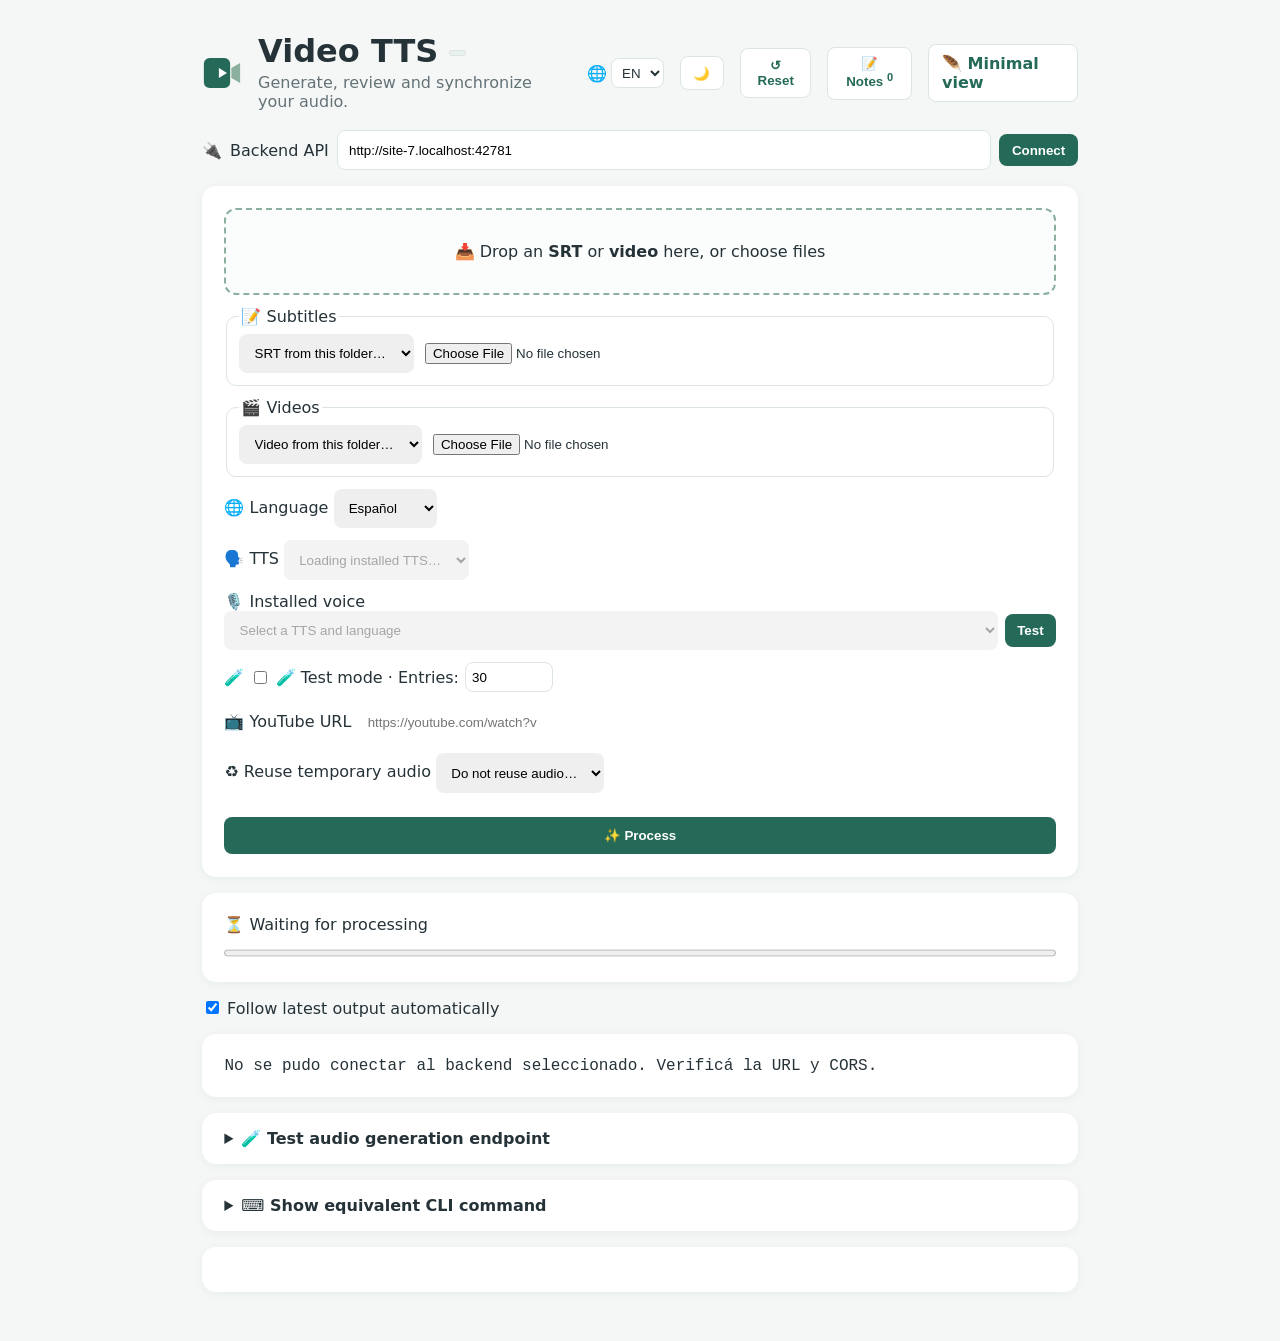
==== commit 300b8347: "feat: persist web preferences locally" ====
--- a/web/index.html
+++ b/web/index.html
@@ -9,7 +9,7 @@
 </head>
 <body>
   <main>
-    <header class="app-header"><img class="app-icon" src="/web/favicon.svg" alt="Video TTS"><div><h1>Video TTS <span id="appVersion" class="version-badge" aria-label="Versión del programa"></span></h1><p id="appTagline">Generate, review and synchronize your audio.</p></div><label class="toolbar-control">🌐 <select id="uiLanguage" aria-label="Interface language"><option value="en" selected>EN</option><option value="es">ES</option></select></label><button id="themeToggle" class="mode-link" type="button" aria-label="Toggle light or dark theme">🌙</button><button id="notesButton" class="mode-link" type="button">📝 Notes <sup id="notesCount">0</sup></button><a id="minimalMode" class="mode-link" href="/minimal">🪶 Minimal view</a></header>
+    <header class="app-header"><img class="app-icon" src="/web/favicon.svg" alt="Video TTS"><div><h1>Video TTS <span id="appVersion" class="version-badge" aria-label="Versión del programa"></span></h1><p id="appTagline">Generate, review and synchronize your audio.</p></div><label class="toolbar-control">🌐 <select id="uiLanguage" aria-label="Interface language"><option value="en" selected>EN</option><option value="es">ES</option></select></label><button id="themeToggle" class="mode-link" type="button" aria-label="Toggle light or dark theme">🌙</button><button id="resetPreferences" class="mode-link" type="button">↺ Reset</button><button id="notesButton" class="mode-link" type="button">📝 Notes <sup id="notesCount">0</sup></button><a id="minimalMode" class="mode-link" href="/minimal">🪶 Minimal view</a></header>
     <dialog id="notesDialog" class="notes-dialog"><section><header><h2>📝 Notas</h2><button id="closeNotes" type="button" aria-label="Cerrar notas">×</button></header><textarea id="notesEditor" rows="14" placeholder="Escribí tus notas…"></textarea><small id="notesStatus"></small><footer><button id="addTaskNote" type="button">+ - [ ]</button><button id="saveNotes" type="button">Guardar y sincronizar</button></footer></section></dialog>
     <label class="backend-selector">🔌 <span id="backendLabel">Backend API</span> <input id="backendBase" type="url" aria-label="Backend API base URL"><button id="reloadBackend" type="button">Connect</button></label>
     <form id="f">
